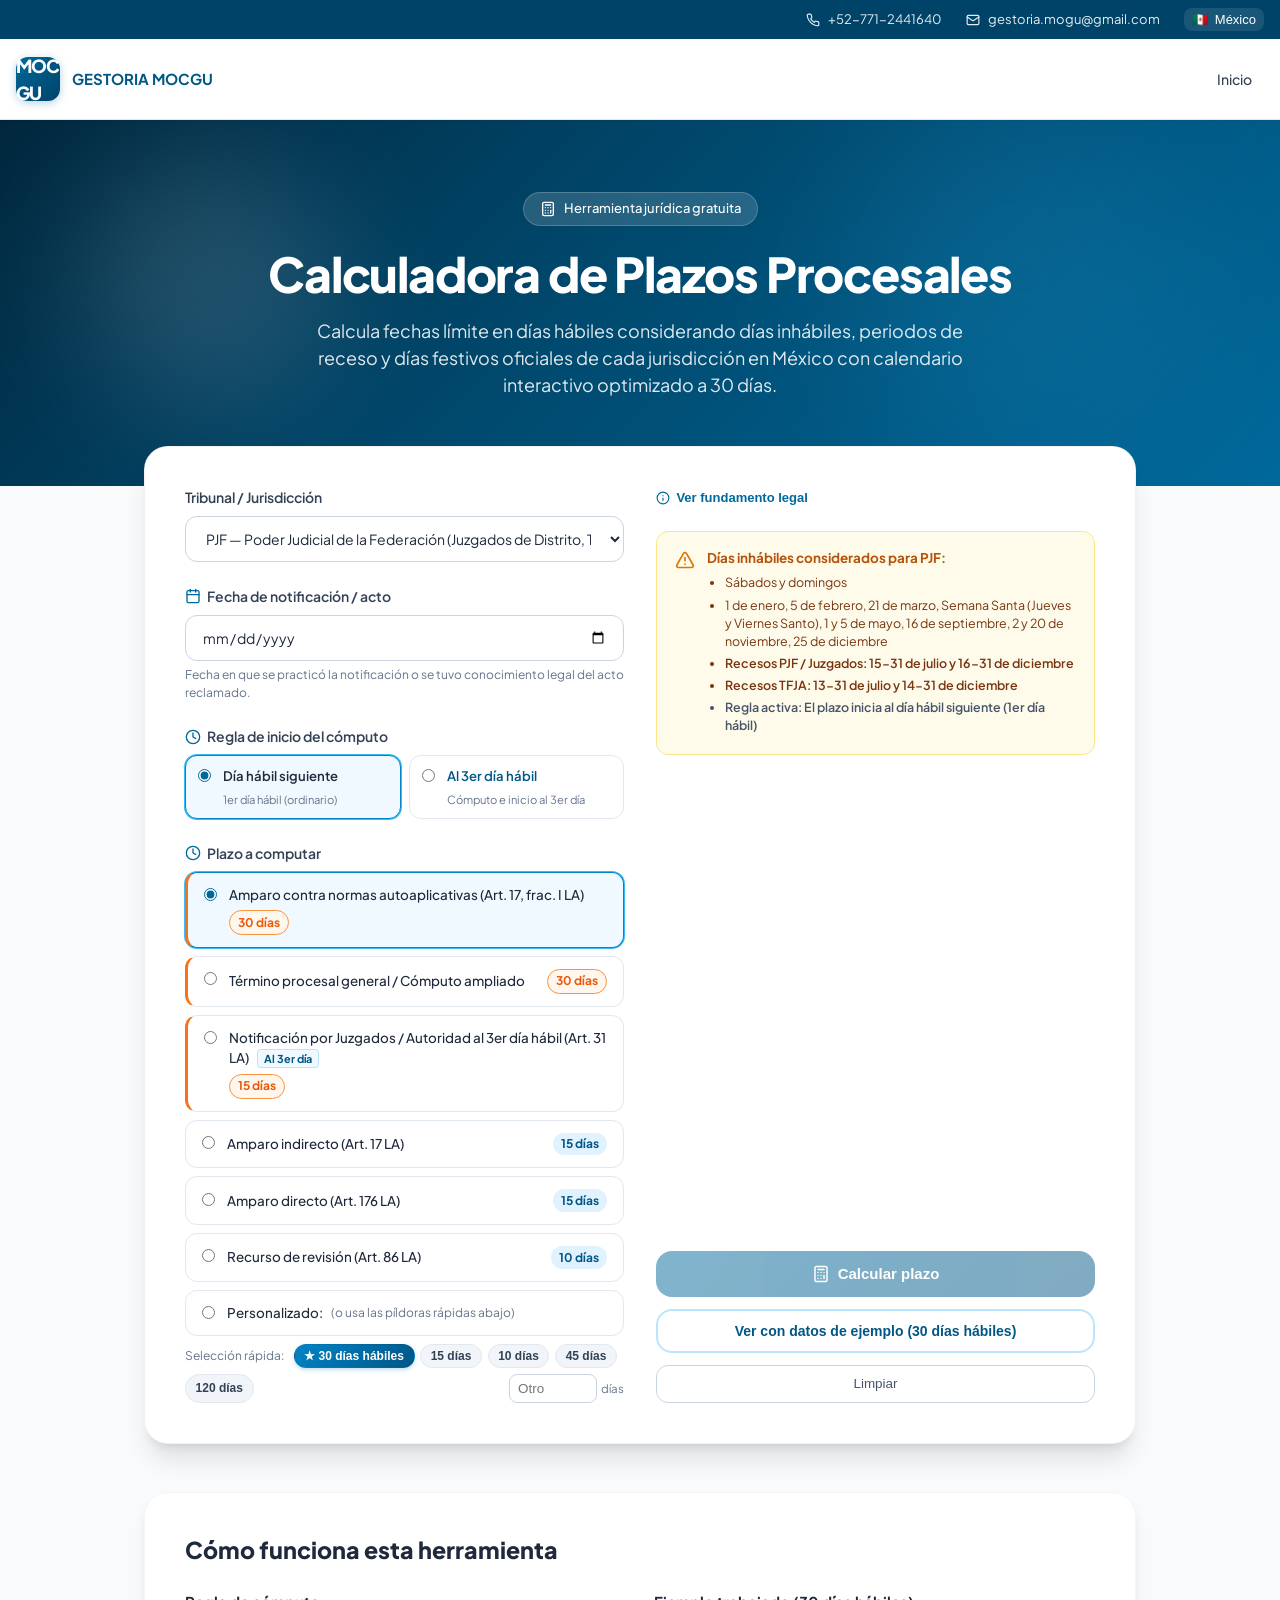
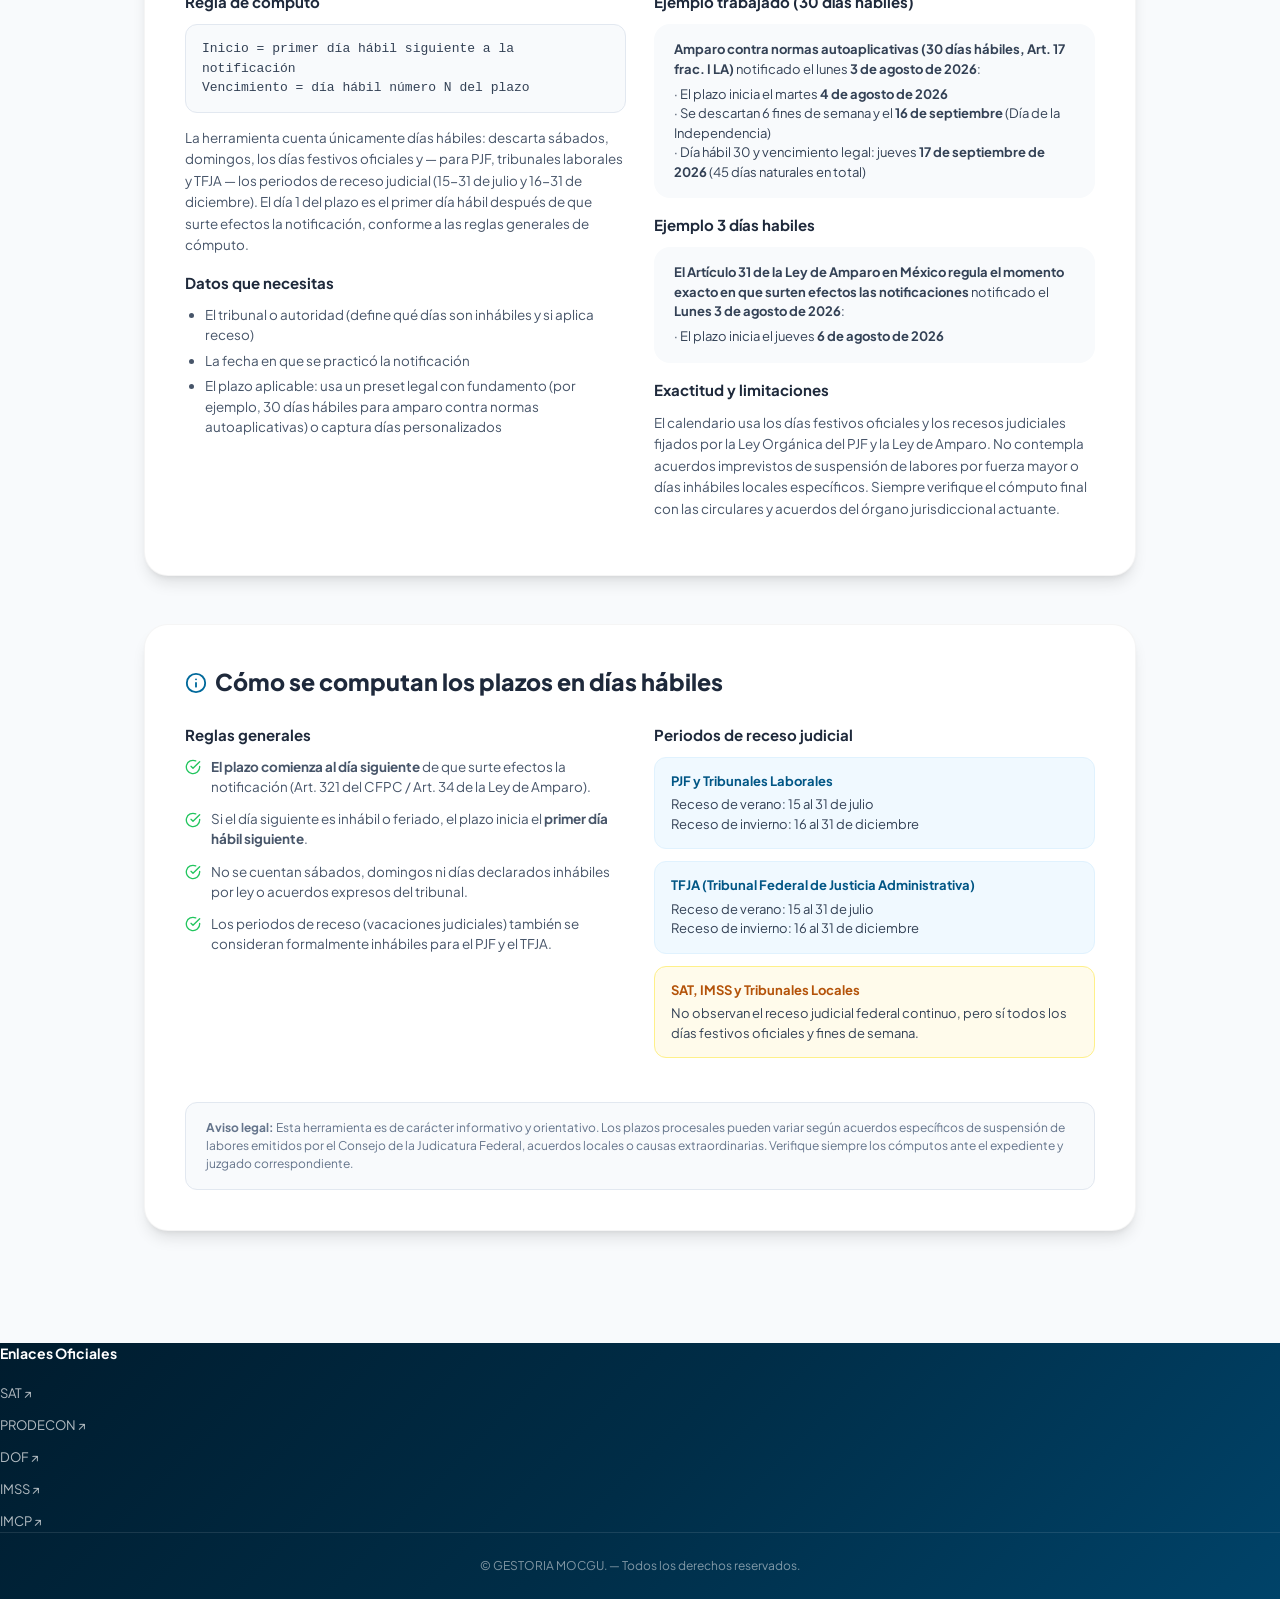
==== index.html @ dee24698 "Add files via upload" ====
<!DOCTYPE html>
<html lang="es">

<!--<script languaje="javascript">

  var getin = prompt("Pon la contraseña.")

  if (getin!="12345")

  {location.href='https://es.wikipedia.org/wiki/Felis_silvestris_catus'}

  else

  {alert('Contraseña correcta, acepta para ver la entrada')}

</script>-->



<head>
   <meta charset="UTF-8">
  <meta name="viewport" content="width=device-width, initial-scale=1.0">
  <title>Calculadora de Plazos Procesales — Cuenta Días Hábiles | MOCGU Asesores</title>
  <meta name="description" content="Calculadora gratuita de plazos procesales en México. Calcula fechas límite en días hábiles con calendario visual interactivo de 30 días, considerando días inhábiles del PJF, TFJA, IMSS y tribunales laborales.">
  <link rel="preconnect" href="https://fonts.googleapis.com">
  <link rel="preconnect" href="https://fonts.gstatic.com" crossorigin>
  <link href="https://fonts.googleapis.com/css2?family=Plus+Jakarta+Sans:wght@400;500;600;700;800&display=swap" rel="stylesheet">
  <link rel="stylesheet" href="styles.css">
</head>
<body>

  <!-- Top Bar -->
  <div class="top-bar">
    <div class="top-bar-container">
       <a href="tel:+52-56-1048-0751" class="top-bar-link">
        <svg xmlns="http://www.w3.org/2000/svg" width="14" height="14" viewBox="0 0 24 24" fill="none" stroke="currentColor" stroke-width="2" stroke-linecap="round" stroke-linejoin="round"><path d="M22 16.92v3a2 2 0 0 1-2.18 2 19.79 19.79 0 0 1-8.63-3.07 19.5 19.5 0 0 1-6-6 19.79 19.79 0 0 1-3.07-8.67A2 2 0 0 1 4.11 2h3a2 2 0 0 1 2 1.72 12.84 12.84 0 0 0 .7 2.81 2 2 0 0 1-.45 2.11L8.09 9.91a16 16 0 0 0 6 6l1.27-1.27a2 2 0 0 1 2.11-.45 12.84 12.84 0 0 0 2.81.7A2 2 0 0 1 22 16.92z"></path></svg>
        +52-771-2441640
      </a>
      <a href="mailto:gestoria.mogu@gmail.com" class="top-bar-link">
        <svg xmlns="http://www.w3.org/2000/svg" width="14" height="14" viewBox="0 0 24 24" fill="none" stroke="currentColor" stroke-width="2" stroke-linecap="round" stroke-linejoin="round"><rect width="20" height="16" x="2" y="4" rx="2"></rect><path d="m22 7-8.97 5.7a1.94 1.94 0 0 1-2.06 0L2 7"></path></svg>
        gestoria.mogu@gmail.com
      </a>
      <button class="top-bar-country" type="button" aria-label="País actual">
        <span>🇲🇽</span>
        <span>México</span>
      </button>
    </div>
  </div>

  <!-- Main Navigation Header -->
  <header class="site-header">
    <div class="nav-container">
      <a href="#" class="brand-link">
        <div class="brand-icon-box">MOCGU</div>
        <span class="brand-text">GESTORIA MOCGU</span>
      </a>

      <nav class="main-nav">
        <a href="#" class="nav-item">Inicio</a>
		
         <!--<a href="#" class="nav-item">
          Despacho
          <svg xmlns="http://www.w3.org/2000/svg" width="14" height="14" viewBox="0 0 24 24" fill="none" stroke="currentColor" stroke-width="2" stroke-linecap="round" stroke-linejoin="round"><path d="m6 9 6 6 6-6"></path></svg>
        </a>
        <a href="#" class="nav-item active">
          Plataforma
          <svg xmlns="http://www.w3.org/2000/svg" width="14" height="14" viewBox="0 0 24 24" fill="none" stroke="currentColor" stroke-width="2" stroke-linecap="round" stroke-linejoin="round"><path d="m6 9 6 6 6-6"></path></svg>
        </a> -->
        
 <!--<div class="nav-search">
          <svg xmlns="http://www.w3.org/2000/svg" width="14" height="14" viewBox="0 0 24 24" fill="none" stroke="currentColor" stroke-width="2" stroke-linecap="round" stroke-linejoin="round" style="color:var(--secondary-400); margin-right: 0.35rem;"><circle cx="11" cy="11" r="8"></circle><path d="m21 21-4.3-4.3"></path></svg>
          <input type="text" placeholder="Buscar leyes, términos...">
        </div>

                  <svg xmlns="http://www.w3.org/2000/svg" width="14" height="14" viewBox="0 0 24 24" fill="none" stroke="currentColor" stroke-width="2" stroke-linecap="round" stroke-linejoin="round"><path d="M19 21v-2a4 4 0 0 0-4-4H9a4 4 0 0 0-4 4v2"></path><circle cx="12" cy="7" r="4"></circle></svg>
          Acceder
        </button>
      </nav>-->
    </div>
  </header>


  <!-- Hero Section -->
  <section class="gradient-bg">
    <div class="gradient-bg-decor">
      <div class="circle-decor-1"></div>
      <div class="circle-decor-2"></div>
    </div>
    <div class="hero-content">
      <div class="hero-badge">
        <svg xmlns="http://www.w3.org/2000/svg" width="16" height="16" viewBox="0 0 24 24" fill="none" stroke="currentColor" stroke-width="2" stroke-linecap="round" stroke-linejoin="round"><rect width="16" height="20" x="4" y="2" rx="2"></rect><line x1="8" x2="16" y1="6" y2="6"></line><line x1="16" x2="16" y1="14" y2="18"></line><path d="M16 10h.01"></path><path d="M12 10h.01"></path><path d="M8 10h.01"></path><path d="M12 14h.01"></path><path d="M8 14h.01"></path><path d="M12 18h.01"></path><path d="M8 18h.01"></path></svg>
        Herramienta jurídica gratuita
      </div>
      <h1 class="hero-title">Calculadora de Plazos Procesales</h1>
      <p class="hero-desc">Calcula fechas límite en días hábiles considerando días inhábiles, periodos de receso y días festivos oficiales de cada jurisdicción en México con calendario interactivo optimizado a 30 días.</p>
    </div>
  </section>

  <!-- Main Calculator Form Card -->
  <main class="main-wrapper">
    <div class="calc-section">
      <div class="calc-card">
        <div class="calc-grid">
          
          <!-- Columna Izquierda: Formulario -->
          <div>
            <!-- Tribunal -->
            <div class="form-group">
              <label class="form-label" for="tribunalSelect">Tribunal / Jurisdicción</label>
              <select id="tribunalSelect" class="form-select">
                <option value="PJF" selected>PJF — Poder Judicial de la Federación (Juzgados de Distrito, Tribunales Colegiados)</option>
                <option value="TFJA">TFJA — Tribunal Federal de Justicia Administrativa</option>
                <option value="LABORALES">Laborales — Tribunales Laborales del PJF</option>
                
                <!--<option value="JUZGADOS">Notificaciones — Por Juzgados / Autoridad al 3er día hábil</option>
                 <option value="LOCALES">Locales — Tribunales del fuero común</option>
                <option value="SAT">SAT — Servicio de Administración Tributaria</option>
                <option value="IMSS">IMSS — Instituto Mexicano del Seguro Social</option>-->
              </select>
            </div>

            <!-- Fecha de Notificación -->
            <div class="form-group">
              <label class="form-label" for="notificationDate">
                <svg xmlns="http://www.w3.org/2000/svg" width="16" height="16" viewBox="0 0 24 24" fill="none" stroke="currentColor" stroke-width="2" stroke-linecap="round" stroke-linejoin="round" style="color:var(--primary-600);"><rect width="18" height="18" x="3" y="4" rx="2" ry="2"></rect><line x1="16" x2="16" y1="2" y2="6"></line><line x1="8" x2="8" y1="2" y2="6"></line><line x1="3" x2="21" y1="10" y2="10"></line></svg>
                Fecha de notificación / acto
              </label>
              <input type="date" id="notificationDate" class="form-input">
              <p class="form-help">Fecha en que se practicó la notificación o se tuvo conocimiento legal del acto reclamado.</p>
            </div>

            <!-- Regla de Inicio y Cómputo del Plazo -->
            <div class="form-group">
              <label class="form-label">
                <svg xmlns="http://www.w3.org/2000/svg" width="16" height="16" viewBox="0 0 24 24" fill="none" stroke="currentColor" stroke-width="2" stroke-linecap="round" stroke-linejoin="round" style="color:var(--primary-600);"><circle cx="12" cy="12" r="10"></circle><polyline points="12 6 12 12 16 14"></polyline></svg>
                Regla de inicio del cómputo
              </label>
              <div class="start-rule-container" style="display:grid; grid-template-columns: 1fr 1fr; gap:0.5rem;">
                <label id="startRuleLabel1" class="preset-card selected" style="padding:0.6rem 0.75rem; margin:0; cursor:pointer;">
                  <input type="radio" name="startRuleRadio" value="1" checked class="preset-radio">
                  <div class="preset-info">
                    <span class="preset-title" style="font-size:0.82rem; font-weight:600;">Día hábil siguiente</span>
                    <span style="font-size:0.7rem; color:var(--secondary-500); width:100%;">1er día hábil (ordinario)</span>
                  </div>
                </label>
                <label id="startRuleLabel3" class="preset-card" style="padding:0.6rem 0.75rem; margin:0; cursor:pointer;">
                  <input type="radio" name="startRuleRadio" value="3" class="preset-radio">
                  <div class="preset-info">
                    <span class="preset-title" style="font-size:0.82rem; font-weight:600; color:var(--primary-700);">Al 3er día hábil</span>
                    <span style="font-size:0.7rem; color:var(--secondary-500); width:100%;">Cómputo e inicio al 3er día</span>
                  </div>
                </label>
              </div>
            </div>

            <!-- Plazo a computar (Presets dinámicos con 30 días optimizado) -->
            <div class="form-group">
              <label class="form-label">
                <svg xmlns="http://www.w3.org/2000/svg" width="16" height="16" viewBox="0 0 24 24" fill="none" stroke="currentColor" stroke-width="2" stroke-linecap="round" stroke-linejoin="round" style="color:var(--primary-600);"><circle cx="12" cy="12" r="10"></circle><polyline points="12 6 12 12 16 14"></polyline></svg>
                Plazo a computar
              </label>
              
              <div id="presetsContainer" class="presets-container">
                <!-- Se puebla dinámicamente con JavaScript -->
              </div>

              <!-- Píldoras de selección rápida de días -->
              <div class="quick-pills">
                <span style="font-size:0.75rem; color:var(--secondary-500); align-self:center; margin-right:0.25rem;">Selección rápida:</span>
                <button type="button" id="quickPill30" class="quick-pill special-pill" title="Plazo procesal de 30 días hábiles mejorado">★ 30 días hábiles</button>
                <button type="button" id="quickPill15" class="quick-pill">15 días</button>
                <button type="button" id="quickPill10" class="quick-pill">10 días</button>
                <button type="button" id="quickPill45" class="quick-pill">45 días</button>
                <button type="button" id="quickPill120" class="quick-pill">120 días</button>
				
                <div style="display:flex; align-items:center; gap:0.25rem; margin-left:auto;">
                  <input type="number" id="customNumberInput" class="custom-number-input" min="1" max="365" placeholder="Otro">
                  <span style="font-size:0.72rem; color:var(--secondary-500);">días</span>
                </div>
              </div>
            </div>

          </div>

          <!-- Columna Derecha: Avisos y Acciones -->
          <div class="right-col">
            
            <!-- Fundamento legal (acordeón dinámico) -->
            <div id="legalBox" class="legal-box">
              <button type="button" id="btnLegalToggle" class="btn-legal-toggle">
                <svg id="legalToggleIcon" xmlns="http://www.w3.org/2000/svg" width="14" height="14" viewBox="0 0 24 24" fill="none" stroke="currentColor" stroke-width="2" stroke-linecap="round" stroke-linejoin="round"><circle cx="12" cy="12" r="10"></circle><path d="M12 16v-4"></path><path d="M12 8h.01"></path></svg>
                <span><span id="legalToggleWord">Ver</span> fundamento legal</span>
              </button>
              <div id="legalContent" class="legal-content hidden">
                <p id="legalBasisText"></p>
              </div>
            </div>

            <!-- Caja de Días Inhábiles según jurisdicción -->
            <div class="notice-box">
              <svg xmlns="http://www.w3.org/2000/svg" width="20" height="20" viewBox="0 0 24 24" fill="none" stroke="currentColor" stroke-width="2" stroke-linecap="round" stroke-linejoin="round" style="color:var(--amber-600); flex-shrink:0; margin-top:0.15rem;"><path d="m21.73 18-8-14a2 2 0 0 0-3.48 0l-8 14A2 2 0 0 0 4 21h16a2 2 0 0 0 1.73-3Z"></path><path d="M12 9v4"></path><path d="M12 17h.01"></path></svg>
              <div>
                <p class="notice-title">Días inhábiles considerados para <span id="noticeJurisdictionName">PJF</span>:</p>
                <ul class="notice-list">
                  <li>Sábados y domingos</li>
                  <li>1 de enero, 5 de febrero, 21 de marzo, Semana Santa (Jueves y Viernes Santo), 1 y 5 de mayo, 16 de septiembre, 2 y 20 de noviembre, 25 de diciembre</li>
                  <li id="noticeRecessItem" style="font-weight:600;">Recesos PJF: 15-31 de julio y 16-31 de diciembre</li>
                  <li id="noticeRecessItem" style="font-weight:600;">Recesos TFJA: 13-31 de julio y 14-31 de diciembre</li>


                  <li id="noticeRuleItem" style="font-weight:600; color:var(--primary-700);">Regla activa: Inicio al día siguiente hábil ó al tercer día hábil, elección del usuario.</li>
                </ul>
              </div>
            </div>

            <!-- Botones de Acción -->
            <div class="btn-group">
              <button type="button" id="btnCalculate" class="btn-primary" disabled>
                <svg xmlns="http://www.w3.org/2000/svg" width="18" height="18" viewBox="0 0 24 24" fill="none" stroke="currentColor" stroke-width="2" stroke-linecap="round" stroke-linejoin="round"><rect width="16" height="20" x="4" y="2" rx="2"></rect><line x1="8" x2="16" y1="6" y2="6"></line><line x1="16" x2="16" y1="14" y2="18"></line><path d="M16 10h.01"></path><path d="M12 10h.01"></path><path d="M8 10h.01"></path><path d="M12 14h.01"></path><path d="M8 14h.01"></path><path d="M12 18h.01"></path><path d="M8 18h.01"></path></svg>
                Calcular plazo
              </button>

              <button type="button" id="btnSample" class="btn-secondary">
                Ver con datos de ejemplo (30 días hábiles)
              </button>

              <button type="button" id="btnClear" class="btn-outline">
                Limpiar
              </button>
            </div>

          </div>

        </div>
      </div>
    </div>

    <!-- Results Section (Visible on calculate) -->
    <section id="resultsSection" class="results-section hidden">
      
      <!-- 4 Stat Cards -->
      <div class="stats-grid">
	  
        <!-- Inicio del plazo -->
        <div class="stat-card stat-start">
          <span class="stat-header">Inicio del plazo</span>
          <span id="statStartDate" class="stat-value">--</span>
          <span id="statStartSubtitle" class="stat-subtitle">(Primer día hábil después de notificación)</span>
        </div>

        <!-- Fecha límite (Vencimiento) -->
        <div class="stat-card stat-end">
          <span class="stat-header">Fecha límite (vencimiento)</span>
          <span id="statEndDate" class="stat-value">--</span>
          <span id="statEndDayName" class="stat-subtitle">--</span>
        </div>

        <!-- Días Naturales vs Hábiles -->
        <div class="stat-card stat-days">
          <span class="stat-header">Días naturales</span>
          <span id="statCalendarDays" class="stat-value">--</span>
          
        </div>

        <!-- Desde Hoy -->
        <div id="statCardRemaining" class="stat-card stat-status-good">
          <span class="stat-header">Desde hoy</span>
          <span id="statDaysRemaining" class="stat-value">--</span>
          <span id="statBusinessDays" class="stat-subtitle">--</span>
          <div id="statStatusBadge" class="stat-subtitle">--</div>
        </div>
      </div>

      <!-- Barra de Progreso -->
      <div class="progress-card">
        <div class="progress-header">
          <span class="progress-label">Progreso del plazo</span>
          <span id="progressPercentText" class="progress-status text-success">
            <span id="progressStatusIcon"></span>
            0% del plazo transcurrido
          </span>
        </div>
        <div class="progress-track">
          <div id="progressBarFill" class="progress-bar-fill fill-green" style="width: 0%;"></div>
        </div>
        <div class="progress-dates">
          <span id="progressStartDateLabel">Inicio: --</span>
          <span id="progressEndDateLabel">Vence: --</span>
        </div>
      </div>

      <!-- Calendario del Plazo -->
      <div class="calendar-card">
        <h2 class="calendar-title">Calendario del plazo</h2>
        <p id="calendarSubtitle" class="calendar-subtitle">Cómputo en días hábiles</p>

        <!-- Leyenda interactiva -->
        <div class="calendar-legend">
          <span class="legend-item">
            <span class="legend-swatch swatch-notif"></span>
            Notificación
          </span>
          <span class="legend-item">
            <span class="legend-swatch swatch-intermediate"></span>
            Días previos (1° y 2°)
          </span>
          <span class="legend-item">
            <span class="legend-swatch swatch-start"></span>
            Inicio del plazo (#1)
          </span>
          <span class="legend-item">
            <span class="legend-swatch swatch-habil"></span>
            Días computados
          </span>
          <span class="legend-item">
            <span class="legend-swatch swatch-end"></span>
            Vencimiento
          </span>
          <span class="legend-item">
            <span class="legend-swatch swatch-holiday"></span>
            Festivo / Receso
          </span>
          <span class="legend-item">
            <span class="legend-swatch swatch-weekend"></span>
            Fin de semana
          </span>
        </div>

        <!-- Contenedor Multimes del Calendario -->
        <div id="monthsContainer" class="months-grid">
          <!-- Se genera dinámicamente -->
        </div>

        <!-- Desglose de Días Inhábiles Oficiales dentro del Periodo -->
        <div id="holidaysSummaryBox" class="holidays-summary-box hidden">
          <h3 class="holidays-summary-title">
            <svg xmlns="http://www.w3.org/2000/svg" width="16" height="16" viewBox="0 0 24 24" fill="none" stroke="currentColor" stroke-width="2" stroke-linecap="round" stroke-linejoin="round"><path d="m21.73 18-8-14a2 2 0 0 0-3.48 0l-8 14A2 2 0 0 0 4 21h16a2 2 0 0 0 1.73-3Z"></path><path d="M12 9v4"></path><path d="M12 17h.01"></path></svg>
            Días inhábiles oficiales dentro del periodo (<span id="holidaysCountSpan">0</span>)
          </h3>
          <ul id="holidaysListUl" class="holidays-summary-list">
            <!-- Items de feriados -->
          </ul>
        </div>

      </div>

    </section>

    <!-- Explicación: Cómo funciona esta herramienta -->
    <section class="info-section">
      <div class="info-card">
        <h2 class="info-title">Cómo funciona esta herramienta</h2>
        <div class="info-grid">
          
          <div>
            <h3 class="info-subtitle">Regla de cómputo</h3>
            <div class="formula-box">
              Inicio = primer día hábil siguiente a la notificación<br>
              Vencimiento = día hábil número N del plazo
            </div>
            <p class="info-text">
              La herramienta cuenta únicamente días hábiles: descarta sábados, domingos, los días festivos oficiales y — para PJF, tribunales laborales y TFJA — los periodos de receso judicial (15-31 de julio y 16-31 de diciembre). El día 1 del plazo es el primer día hábil después de que surte efectos la notificación, conforme a las reglas generales de cómputo.
            </p>
            <h3 class="info-subtitle">Datos que necesitas</h3>
            <ul class="info-list">
              <li>El tribunal o autoridad (define qué días son inhábiles y si aplica receso)</li>
              <li>La fecha en que se practicó la notificación</li>
              <li>El plazo aplicable: usa un preset legal con fundamento (por ejemplo, 30 días hábiles para amparo contra normas autoaplicativas) o captura días personalizados</li>
            </ul>
          </div>

          <div>
            <h3 class="info-subtitle">Ejemplo trabajado (30 días hábiles)</h3>
            <div class="example-box">
              <p style="margin-bottom:0.35rem;"><strong>Amparo contra normas autoaplicativas (30 días hábiles, Art. 17 frac. I LA)</strong> notificado el lunes <strong>3 de agosto de 2026</strong>:</p>
              <p>· El plazo inicia el martes <strong>4 de agosto de 2026</strong></p>
              <p>· Se descartan 6 fines de semana y el <strong>16 de septiembre</strong> (Día de la Independencia)</p>
              <p>· Día hábil 30 y vencimiento legal: jueves <strong>17 de septiembre de 2026</strong> (45 días naturales en total)</p>
            </div>

            
            <h3 class="info-subtitle">Ejemplo 3 días habiles</h3>
            <div class="example-box">
              <p style="margin-bottom:0.35rem;"><strong> El Artículo 31 de la Ley de Amparo en México regula el momento exacto en que surten efectos las notificaciones</strong> notificado el  <strong> Lunes 3 de agosto de 2026</strong>:</p>
              <p>· El plazo inicia el jueves <strong>6 de agosto de 2026</strong></p>
              
            </div>

            <h3 class="info-subtitle">Exactitud y limitaciones</h3>
            <p class="info-text">
              El calendario usa los días festivos oficiales y los recesos judiciales fijados por la Ley Orgánica del PJF y la Ley de Amparo. No contempla acuerdos imprevistos de suspensión de labores por fuerza mayor o días inhábiles locales específicos. Siempre verifique el cómputo final con las circulares y acuerdos del órgano jurisdiccional actuante.
            </p>
          </div>

        </div>
      </div>
    </section>

    <!-- Explicación: Cómo se computan los plazos en días hábiles -->
    <section class="info-section">
      <div class="info-card">
        <h2 class="info-title">
          <svg xmlns="http://www.w3.org/2000/svg" width="22" height="22" viewBox="0 0 24 24" fill="none" stroke="currentColor" stroke-width="2" stroke-linecap="round" stroke-linejoin="round" style="color:var(--primary-600);"><circle cx="12" cy="12" r="10"></circle><path d="M12 16v-4"></path><path d="M12 8h.01"></path></svg>
          Cómo se computan los plazos en días hábiles
        </h2>
        <div class="info-grid">
          
          <div>
            <h3 class="info-subtitle">Reglas generales</h3>
            <ul class="rules-list">
              <li class="rule-item">
                <svg class="rule-icon" xmlns="http://www.w3.org/2000/svg" width="16" height="16" viewBox="0 0 24 24" fill="none" stroke="currentColor" stroke-width="2" stroke-linecap="round" stroke-linejoin="round"><path d="M22 11.08V12a10 10 0 1 1-5.93-9.14"></path><path d="m9 11 3 3L22 4"></path></svg>
                <span><strong>El plazo comienza al día siguiente</strong> de que surte efectos la notificación (Art. 321 del CFPC / Art. 34 de la Ley de Amparo).</span>
              </li>
              <li class="rule-item">
                <svg class="rule-icon" xmlns="http://www.w3.org/2000/svg" width="16" height="16" viewBox="0 0 24 24" fill="none" stroke="currentColor" stroke-width="2" stroke-linecap="round" stroke-linejoin="round"><path d="M22 11.08V12a10 10 0 1 1-5.93-9.14"></path><path d="m9 11 3 3L22 4"></path></svg>
                <span>Si el día siguiente es inhábil o feriado, el plazo inicia el <strong>primer día hábil siguiente</strong>.</span>
              </li>
              <li class="rule-item">
                <svg class="rule-icon" xmlns="http://www.w3.org/2000/svg" width="16" height="16" viewBox="0 0 24 24" fill="none" stroke="currentColor" stroke-width="2" stroke-linecap="round" stroke-linejoin="round"><path d="M22 11.08V12a10 10 0 1 1-5.93-9.14"></path><path d="m9 11 3 3L22 4"></path></svg>
                <span>No se cuentan sábados, domingos ni días declarados inhábiles por ley o acuerdos expresos del tribunal.</span>
              </li>
              <li class="rule-item">
                <svg class="rule-icon" xmlns="http://www.w3.org/2000/svg" width="16" height="16" viewBox="0 0 24 24" fill="none" stroke="currentColor" stroke-width="2" stroke-linecap="round" stroke-linejoin="round"><path d="M22 11.08V12a10 10 0 1 1-5.93-9.14"></path><path d="m9 11 3 3L22 4"></path></svg>
                <span>Los periodos de receso (vacaciones judiciales) también se consideran formalmente inhábiles para el PJF y el TFJA.</span>
              </li>
            </ul>
          </div>

          <div>
            <h3 class="info-subtitle">Periodos de receso judicial</h3>
            <div class="recess-card">
              <p class="recess-card-title">PJF y Tribunales Laborales</p>
              <p>Receso de verano: 15 al 31 de julio</p>
              <p>Receso de invierno: 16 al 31 de diciembre</p>
            </div>

            <div class="recess-card">
              <p class="recess-card-title">TFJA (Tribunal Federal de Justicia Administrativa)</p>
              <p>Receso de verano: 15 al 31 de julio</p>
              <p>Receso de invierno: 16 al 31 de diciembre</p>
            </div>

            <div class="recess-card recess-card-amber">
              <p class="recess-card-title">SAT, IMSS y Tribunales Locales</p>
              <p>No observan el receso judicial federal continuo, pero sí todos los días festivos oficiales y fines de semana.</p>
            </div>
          </div>

        </div>

        <div class="disclaimer-box">
          <strong>Aviso legal:</strong> Esta herramienta es de carácter informativo y orientativo. Los plazos procesales pueden variar según acuerdos específicos de suspensión de labores emitidos por el Consejo de la Judicatura Federal, acuerdos locales o causas extraordinarias. Verifique siempre los cómputos ante el expediente y juzgado correspondiente.
        </div>
      </div>
    </section>

  </main>

  <!-- Footer -->
  <footer class="site-footer">
    <!-- Newsletter -->
    <!--<div class="newsletter-row">
      <div class="newsletter-container">
        <div>
          <h3 class="newsletter-title">Boletín Fiscal y Jurídico</h3>
          <p class="newsletter-desc">Recibe análisis de noticias fiscales, jurídicas y contables relevantes para tu empresa directamente en tu correo.</p>
        </div>
        <form class="newsletter-form" onsubmit="event.preventDefault(); alert('¡Gracias por suscribirte al boletín de SDV!');">
          <input type="email" placeholder="tu@correo.com" required class="newsletter-input">
          <button type="submit" class="newsletter-btn">
            <svg xmlns="http://www.w3.org/2000/svg" width="16" height="16" viewBox="0 0 24 24" fill="none" stroke="currentColor" stroke-width="2" stroke-linecap="round" stroke-linejoin="round"><path d="m22 2-7 20-4-9-9-4Z"></path><path d="M22 2 11 13"></path></svg>
            Suscribirme
          </button>
        </form>
      </div>
    </div> -->

    <!-- Navigation Columns -->
    

      

      <!--<div>
        <h4 class="footer-col-title">Herramientas</h4>
        <ul class="footer-links">
          <li><a href="#" class="footer-link">Calculadoras Fiscales (35)</a></li>
          <li><a href="#" class="footer-link">Calculadora de Plazos</a></li>
          <li><a href="#" class="footer-link">Calendario Fiscal</a></li>
          <li><a href="#" class="footer-link">Indicadores Económicos</a></li>
          <li><a href="#" class="footer-link">Checklists de Cumplimiento</a></li>
        </ul>
      </div>

      <div>
        <h4 class="footer-col-title">Jurídico</h4>
        <ul class="footer-links">
          <li><a href="#" class="footer-link">Sofía Investigadora (IA)</a></li>
          <li><a href="#" class="footer-link">Compendio de Leyes</a></li>
          <li><a href="#" class="footer-link">Consulta de Tesis</a></li>
          <li><a href="#" class="footer-link">Doctrina y DOF</a></li>
          <li><a href="#" class="footer-link">Tratados Internacionales</a></li>
        </ul>
      </div>-->

      <div>
        <h4 class="footer-col-title">Enlaces Oficiales</h4>
        <ul class="footer-links">
          <li><a href="https://www.sat.gob.mx" target="_blank" rel="noopener" class="footer-link">SAT ↗</a></li>
          <li><a href="https://www.prodecon.gob.mx" target="_blank" rel="noopener" class="footer-link">PRODECON ↗</a></li>
          <li><a href="https://www.dof.gob.mx" target="_blank" rel="noopener" class="footer-link">DOF ↗</a></li>
          <li><a href="https://www.imss.gob.mx" target="_blank" rel="noopener" class="footer-link">IMSS ↗</a></li>
          <li><a href="https://imcp.org.mx" target="_blank" rel="noopener" class="footer-link">IMCP ↗</a></li>
        </ul>
      </div>
    </div>

    <!-- Bottom Bar -->
    <div class="footer-bottom-bar">
      © GESTORIA MOCGU. — Todos los derechos reservados.
    </div>
  </footer>

  <script src="app.js"></script>
</body>
</html>
---- styles.css ----
/* ==========================================================================
   Calculadora de Plazos Procesales - SDV Asesores Replica & Enhancement
   ========================================================================== */

:root {
  --primary-950: #001c2e;
  --primary-900: #002d47;
  --primary-800: #004369;
  --primary-700: #005685;
  --primary-600: #00699b;
  --primary-500: #0284c7;
  --primary-400: #38bdf8;
  --primary-200: #bae6fd;
  --primary-100: #e0f2fe;
  --primary-50: #f0f9ff;

  --accent-600: #ea580c;
  --accent-500: #f97316;
  --accent-400: #fb923c;
  --accent-50: #fff7ed;

  --secondary-900: #0f172a;
  --secondary-800: #1e293b;
  --secondary-700: #334155;
  --secondary-600: #475569;
  --secondary-500: #64748b;
  --secondary-400: #94a3b8;
  --secondary-300: #cbd5e1;
  --secondary-200: #e2e8f0;
  --secondary-100: #f1f5f9;
  --secondary-50: #f8fafc;

  --success-700: #15803d;
  --success-600: #16a34a;
  --success-500: #22c55e;
  --success-100: #dcfce7;
  --success-50: #f0fdf4;

  --danger-700: #b91c1c;
  --danger-600: #dc2626;
  --danger-500: #ef4444;
  --danger-100: #fee2e2;
  --danger-50: #fef2f2;

  --amber-700: #b45309;
  --amber-600: #d97706;
  --amber-500: #f59e0b;
  --amber-100: #fef3c7;
  --amber-50: #fffbeb;

  --radius-sm: 0.375rem;
  --radius-md: 0.5rem;
  --radius-lg: 0.75rem;
  --radius-xl: 1rem;
  --radius-2xl: 1.5rem;

  --shadow-sm: 0 1px 2px 0 rgba(0, 0, 0, 0.05);
  --shadow-md: 0 4px 6px -1px rgba(0, 0, 0, 0.1), 0 2px 4px -2px rgba(0, 0, 0, 0.1);
  --shadow-lg: 0 10px 15px -3px rgba(0, 0, 0, 0.1), 0 4px 6px -4px rgba(0, 0, 0, 0.1);
  --shadow-xl: 0 20px 25px -5px rgba(0, 0, 0, 0.1), 0 8px 10px -6px rgba(0, 0, 0, 0.1);

  --font-sans: 'Plus Jakarta Sans', system-ui, -apple-system, BlinkMacSystemFont, 'Segoe UI', Roboto, Oxygen, Ubuntu, Cantarell, sans-serif;
  --font-mono: ui-monospace, SFMono-Regular, Menlo, Monaco, Consolas, monospace;
}

*, *::before, *::after {
  box-sizing: border-box;
  margin: 0;
  padding: 0;
}

html {
  scroll-behavior: smooth;
  font-family: var(--font-sans);
  color: var(--secondary-800);
  background-color: #ffffff;
}

body {
  min-height: 100vh;
  line-height: 1.5;
  -webkit-font-smoothing: antialiased;
}

/* ================= Top Bar ================= */
.top-bar {
  background-color: var(--primary-800);
  color: #ffffff;
  padding: 0.5rem 0;
  font-size: 0.8125rem;
}

.top-bar-container {
  max-width: 80rem;
  margin: 0 auto;
  padding: 0 1rem;
  display: flex;
  justify-content: flex-end;
  align-items: center;
  gap: 1.5rem;
}

.top-bar-link {
  color: rgba(255, 255, 255, 0.9);
  text-decoration: none;
  display: inline-flex;
  align-items: center;
  gap: 0.5rem;
  transition: color 0.15s ease;
}

.top-bar-link:hover {
  color: var(--accent-400);
}

.top-bar-country {
  display: inline-flex;
  align-items: center;
  gap: 0.4rem;
  padding: 0.25rem 0.5rem;
  border-radius: var(--radius-md);
  background: rgba(255, 255, 255, 0.1);
  color: #ffffff;
  cursor: pointer;
  border: none;
  font-size: 0.8125rem;
}

/* ================= Header & Nav ================= */
.site-header {
  position: sticky;
  top: 0;
  z-index: 50;
  background-color: #ffffff;
  border-bottom: 1px solid var(--secondary-200);
  box-shadow: 0 1px 3px rgba(0, 0, 0, 0.05);
}

.nav-container {
  max-width: 80rem;
  margin: 0 auto;
  padding: 0 1rem;
  display: flex;
  justify-content: space-between;
  align-items: center;
  height: 5rem;
}

.brand-link {
  display: flex;
  align-items: center;
  gap: 0.75rem;
  text-decoration: none;
}

.brand-icon-box {
  width: 2.75rem;
  height: 2.75rem;
  background: linear-gradient(135deg, var(--primary-600), var(--primary-800));
  border-radius: var(--radius-lg);
  display: flex;
  align-items: center;
  justify-content: center;
  color: #ffffff;
  font-weight: 800;
  font-size: 1.125rem;
  letter-spacing: -0.05em;
  box-shadow: 0 2px 8px rgba(0, 105, 155, 0.3);
  /*nuevo*/
  word-wrap: break-word;
  word-break: break-word;
  overflow-wrap: break-word;
}

.brand-text {
  font-weight: 700;
  font-size: 0.9375rem;
  line-height: 1.2;
  color: var(--primary-700);
}

.main-nav {
  display: flex;
  align-items: center;
  gap: 0.25rem;
}

.nav-item {
  position: relative;
  padding: 0.5rem 0.75rem;
  font-size: 0.875rem;
  font-weight: 500;
  color: var(--secondary-700);
  text-decoration: none;
  display: inline-flex;
  align-items: center;
  gap: 0.25rem;
  transition: color 0.15s ease;
  border-radius: var(--radius-md);
}

.nav-item:hover, .nav-item.active {
  color: var(--primary-600);
}

.nav-item.active::after {
  content: '';
  position: absolute;
  bottom: -0.25rem;
  left: 0.75rem;
  right: 0.75rem;
  height: 2px;
  background-color: var(--primary-600);
  border-radius: 2px;
}

.nav-search {
  position: relative;
  display: flex;
  align-items: center;
  background: var(--secondary-100);
  border: 1px solid var(--secondary-200);
  border-radius: var(--radius-lg);
  padding: 0.35rem 0.75rem;
  margin-left: 0.5rem;
}

.nav-search input {
  border: none;
  background: transparent;
  outline: none;
  font-size: 0.8125rem;
  width: 10rem;
  color: var(--secondary-800);
}

.btn-consulta {
  background-color: var(--accent-500);
  color: #ffffff;
  font-size: 0.8125rem;
  font-weight: 600;
  padding: 0.5rem 1rem;
  border-radius: var(--radius-lg);
  text-decoration: none;
  transition: background-color 0.15s ease, transform 0.15s ease;
  white-space: nowrap;
}

.btn-consulta:hover {
  background-color: var(--accent-600);
  transform: translateY(-1px);
}

.btn-acceder {
  display: inline-flex;
  align-items: center;
  gap: 0.35rem;
  font-size: 0.8125rem;
  font-weight: 600;
  color: var(--primary-600);
  background: #ffffff;
  border: 1px solid var(--primary-200);
  padding: 0.45rem 0.875rem;
  border-radius: var(--radius-lg);
  cursor: pointer;
  transition: all 0.15s ease;
}

.btn-acceder:hover {
  background: var(--primary-50);
  border-color: var(--primary-400);
}

/* ================= Hero / Banner ================= */
.gradient-bg {
  background: linear-gradient(135deg, #00273d 0%, #004568 40%, #00699b 100%);
  position: relative;
  overflow: hidden;
  color: #ffffff;
  padding: 4.5rem 1rem 5.5rem;
  text-align: center;
}

.gradient-bg-decor {
  position: absolute;
  inset: 0;
  opacity: 0.12;
  pointer-events: none;
}

.circle-decor-1 {
  position: absolute;
  top: 2rem;
  left: 5rem;
  width: 16rem;
  height: 16rem;
  background: #ffffff;
  border-radius: 9999px;
  filter: blur(60px);
}

.circle-decor-2 {
  position: absolute;
  bottom: 2rem;
  right: 5rem;
  width: 22rem;
  height: 22rem;
  background: var(--primary-400);
  border-radius: 9999px;
  filter: blur(80px);
}

.hero-content {
  position: relative;
  max-width: 58rem;
  margin: 0 auto;
}

.hero-badge {
  display: inline-flex;
  align-items: center;
  gap: 0.5rem;
  background: rgba(255, 255, 255, 0.15);
  backdrop-filter: blur(8px);
  border: 1px solid rgba(255, 255, 255, 0.2);
  padding: 0.375rem 1rem;
  border-radius: 9999px;
  font-size: 0.8125rem;
  font-weight: 500;
  color: #ffffff;
  margin-bottom: 1.25rem;
}

.hero-title {
  font-size: 2.35rem;
  font-weight: 800;
  letter-spacing: -0.025em;
  margin-bottom: 1rem;
  line-height: 1.15;
}

@media (min-width: 768px) {
  .hero-title {
    font-size: 3rem;
  }
}

.hero-desc {
  font-size: 1.125rem;
  color: rgba(255, 255, 255, 0.88);
  max-width: 44rem;
  margin: 0 auto;
  font-weight: 400;
  line-height: 1.5;
}

/* ================= Calculator Card ================= */
.main-wrapper {
  background-color: var(--secondary-50);
  min-height: calc(100vh - 10rem);
  padding-bottom: 4rem;
}

.calc-section {
  max-width: 64rem;
  margin: -2.5rem auto 3rem;
  padding: 0 1rem;
  position: relative;
  z-index: 10;
}

.calc-card {
  background-color: #ffffff;
  border-radius: var(--radius-2xl);
  box-shadow: var(--shadow-xl);
  border: 1px solid rgba(0, 0, 0, 0.05);
  padding: 2rem;
}

@media (min-width: 768px) {
  .calc-card {
    padding: 2.5rem;
  }
}

.calc-grid {
  display: grid;
  grid-template-columns: 1fr;
  gap: 2rem;
}

@media (min-width: 768px) {
  .calc-grid {
    grid-template-columns: 1fr 1fr;
  }
}

.form-group {
  margin-bottom: 1.5rem;
}

.form-group:last-child {
  margin-bottom: 0;
}

.form-label {
  display: flex;
  align-items: center;
  gap: 0.35rem;
  font-size: 0.875rem;
  font-weight: 600;
  color: var(--secondary-700);
  margin-bottom: 0.5rem;
}

.form-select, .form-input {
  width: 100%;
  border: 1px solid var(--secondary-300);
  border-radius: var(--radius-lg);
  padding: 0.75rem 1rem;
  font-size: 0.875rem;
  color: var(--secondary-800);
  background-color: #ffffff;
  outline: none;
  transition: all 0.15s ease;
  font-family: inherit;
}

.form-select:focus, .form-input:focus {
  border-color: var(--primary-500);
  box-shadow: 0 0 0 3px rgba(2, 132, 199, 0.15);
}

.form-help {
  font-size: 0.75rem;
  color: var(--secondary-500);
  margin-top: 0.35rem;
}

/* Plazos options */
.presets-container {
  display: flex;
  flex-direction: column;
  gap: 0.5rem;
}

.preset-card {
  display: flex;
  align-items: flex-start;
  gap: 0.75rem;
  padding: 0.75rem 1rem;
  border-radius: var(--radius-lg);
  border: 1px solid var(--secondary-200);
  cursor: pointer;
  transition: all 0.15s ease;
  background-color: #ffffff;
}

.preset-card:hover {
  border-color: var(--secondary-300);
  background-color: var(--secondary-50);
}

.preset-card.selected {
  border-color: var(--primary-500);
  background-color: var(--primary-50);
  box-shadow: 0 0 0 1px var(--primary-400);
}

.preset-card.featured {
  border-left: 3px solid var(--accent-500);
}

.preset-radio {
  margin-top: 0.2rem;
  accent-color: var(--primary-600);
  cursor: pointer;
}

.preset-info {
  flex: 1;
  display: flex;
  justify-content: space-between;
  align-items: center;
  flex-wrap: wrap;
  gap: 0.35rem;
}

.preset-title {
  font-size: 0.84rem;
  font-weight: 500;
  color: var(--secondary-800);
}

.preset-badge {
  font-size: 0.75rem;
  font-weight: 700;
  color: var(--primary-700);
  background-color: var(--primary-100);
  padding: 0.15rem 0.5rem;
  border-radius: 9999px;
  white-space: nowrap;
}

.preset-badge.badge-highlight {
  background-color: var(--accent-50);
  color: var(--accent-600);
  border: 1px solid var(--accent-400);
}

.custom-input-row {
  display: flex;
  align-items: center;
  gap: 0.5rem;
  flex-wrap: wrap;
  width: 100%;
}

.custom-number-input {
  width: 5.5rem;
  padding: 0.375rem 0.5rem;
  border: 1px solid var(--secondary-300);
  border-radius: var(--radius-md);
  font-size: 0.84rem;
  outline: none;
}

.custom-number-input:focus {
  border-color: var(--primary-500);
  box-shadow: 0 0 0 2px rgba(2, 132, 199, 0.2);
}

/* Quick pills for days */
.quick-pills {
  display: flex;
  gap: 0.35rem;
  margin-top: 0.5rem;
  flex-wrap: wrap;
}

.quick-pill {
  font-size: 0.75rem;
  font-weight: 600;
  padding: 0.25rem 0.6rem;
  border-radius: 9999px;
  background: var(--secondary-100);
  color: var(--secondary-700);
  border: 1px solid var(--secondary-200);
  cursor: pointer;
  transition: all 0.15s ease;
}

.quick-pill:hover {
  background: var(--primary-50);
  color: var(--primary-700);
  border-color: var(--primary-200);
}

.quick-pill.active {
  background: var(--primary-600);
  color: #ffffff;
  border-color: var(--primary-600);
}

.quick-pill.special-pill {
  background: linear-gradient(135deg, #0284c7, #005685);
  color: #ffffff;
  border-color: transparent;
  box-shadow: 0 2px 4px rgba(2, 132, 199, 0.25);
}

/* Right column items */
.right-col {
  display: flex;
  flex-direction: column;
}

.legal-box {
  margin-bottom: 1.25rem;
}

.btn-legal-toggle {
  display: inline-flex;
  align-items: center;
  gap: 0.4rem;
  font-size: 0.8125rem;
  font-weight: 600;
  color: var(--primary-600);
  background: none;
  border: none;
  cursor: pointer;
  padding: 0;
}

.btn-legal-toggle:hover {
  color: var(--primary-800);
}

.legal-content {
  margin-top: 0.5rem;
  padding: 0.875rem 1rem;
  background-color: #eff6ff;
  border: 1px solid #bfdbfe;
  border-radius: var(--radius-lg);
  font-size: 0.8125rem;
  color: #1e40af;
  line-height: 1.5;
  animation: fadeIn 0.2s ease-in-out;
}

.notice-box {
  padding: 1rem 1.125rem;
  background-color: var(--amber-50);
  border: 1px solid #fde68a;
  border-radius: var(--radius-lg);
  margin-bottom: 1.5rem;
  display: flex;
  align-items: flex-start;
  gap: 0.75rem;
}

.notice-title {
  font-size: 0.84rem;
  font-weight: 700;
  color: var(--amber-700);
  margin-bottom: 0.35rem;
}

.notice-list {
  font-size: 0.78rem;
  color: #78350f;
  padding-left: 1.125rem;
  line-height: 1.45;
}

.notice-list li {
  margin-bottom: 0.25rem;
}

.btn-group {
  margin-top: auto;
  display: flex;
  flex-direction: column;
  gap: 0.75rem;
}

.btn-primary {
  width: 100%;
  display: inline-flex;
  align-items: center;
  justify-content: center;
  gap: 0.5rem;
  padding: 0.875rem 1.5rem;
  background: linear-gradient(135deg, var(--primary-600), var(--primary-700));
  color: #ffffff;
  font-size: 0.9375rem;
  font-weight: 700;
  border: none;
  border-radius: var(--radius-xl);
  cursor: pointer;
  box-shadow: 0 4px 12px rgba(0, 105, 155, 0.25);
  transition: all 0.2s ease;
}

.btn-primary:hover:not(:disabled) {
  background: linear-gradient(135deg, var(--primary-700), var(--primary-800));
  transform: translateY(-1px);
  box-shadow: 0 6px 16px rgba(0, 105, 155, 0.35);
}

.btn-primary:disabled {
  opacity: 0.5;
  cursor: not-allowed;
  transform: none;
  box-shadow: none;
}

.btn-secondary {
  width: 100%;
  display: inline-flex;
  align-items: center;
  justify-content: center;
  gap: 0.5rem;
  padding: 0.75rem 1.25rem;
  background-color: #ffffff;
  color: var(--primary-700);
  font-size: 0.875rem;
  font-weight: 600;
  border: 2px solid var(--primary-200);
  border-radius: var(--radius-xl);
  cursor: pointer;
  transition: all 0.15s ease;
}

.btn-secondary:hover {
  background-color: var(--primary-50);
  border-color: var(--primary-300);
}

.btn-outline {
  width: 100%;
  display: inline-flex;
  align-items: center;
  justify-content: center;
  padding: 0.65rem 1rem;
  background: transparent;
  color: var(--secondary-600);
  font-size: 0.84rem;
  font-weight: 500;
  border: 1px solid var(--secondary-300);
  border-radius: var(--radius-lg);
  cursor: pointer;
  transition: all 0.15s ease;
}

.btn-outline:hover {
  background-color: var(--secondary-100);
  color: var(--secondary-800);
}

/* ================= Results Section ================= */
.results-section {
  max-width: 64rem;
  margin: 0 auto 3.5rem;
  padding: 0 1rem;
  animation: fadeIn 0.3s ease-in-out;
}

.stats-grid {
  display: grid;
  grid-template-columns: 1fr;
  gap: 1rem;
  margin-bottom: 2rem;
}

@media (min-width: 640px) {
  .stats-grid {
    grid-template-columns: repeat(2, 1fr);
  }
}

@media (min-width: 1024px) {
  .stats-grid {
    grid-template-columns: repeat(4, 1fr);
  }
}

.stat-card {
  background: #ffffff;
  border-radius: var(--radius-xl);
  box-shadow: var(--shadow-md);
  padding: 1.25rem;
  border-left: 4px solid var(--primary-500);
  display: flex;
  flex-direction: column;
  transition: transform 0.2s ease;
}

.stat-card:hover {
  transform: translateY(-2px);
}

.stat-card.stat-start {
  border-left-color: var(--primary-500);
}

.stat-card.stat-end {
  border-left-color: var(--danger-600);
}

.stat-card.stat-days {
  border-left-color: var(--amber-500);
}

.stat-card.stat-status-good {
  border-left-color: var(--success-500);
}

.stat-card.stat-status-warn {
  border-left-color: var(--amber-500);
}

.stat-card.stat-status-bad {
  border-left-color: var(--danger-600);
}

.stat-header {
  font-size: 0.72rem;
  font-weight: 700;
  text-transform: uppercase;
  letter-spacing: 0.05em;
  color: var(--secondary-500);
  margin-bottom: 0.35rem;
}

.stat-value {
  font-size: 1.15rem;
  font-weight: 800;
  color: var(--secondary-900);
  margin-bottom: 0.25rem;
  line-height: 1.25;
}

.stat-card.stat-end .stat-value {
  color: var(--danger-700);
}

.stat-subtitle {
  font-size: 0.75rem;
  color: var(--secondary-500);
}

/* Progress Section */
.progress-card {
  background: #ffffff;
  border-radius: var(--radius-xl);
  box-shadow: var(--shadow-md);
  padding: 1.25rem 1.5rem;
  margin-bottom: 2rem;
}

.progress-header {
  display: flex;
  justify-content: space-between;
  align-items: center;
  flex-wrap: wrap;
  gap: 0.5rem;
  margin-bottom: 0.5rem;
}

.progress-label {
  font-size: 0.75rem;
  font-weight: 700;
  text-transform: uppercase;
  letter-spacing: 0.05em;
  color: var(--secondary-500);
}

.progress-status {
  font-size: 0.84rem;
  font-weight: 700;
  display: inline-flex;
  align-items: center;
  gap: 0.35rem;
}

.progress-track {
  height: 0.75rem;
  border-radius: 9999px;
  background-color: var(--secondary-100);
  overflow: hidden;
  position: relative;
}

.progress-bar-fill {
  height: 100%;
  border-radius: 9999px;
  transition: width 0.6s cubic-bezier(0.4, 0, 0.2, 1);
}

.progress-bar-fill.fill-green {
  background: linear-gradient(90deg, #22c55e, #16a34a);
}

.progress-bar-fill.fill-amber {
  background: linear-gradient(90deg, #f59e0b, #d97706);
}

.progress-bar-fill.fill-red {
  background: linear-gradient(90deg, #ef4444, #dc2626);
}

.progress-dates {
  display: flex;
  justify-content: space-between;
  margin-top: 0.4rem;
  font-size: 0.72rem;
  color: var(--secondary-400);
}

/* ================= Calendar Section ================= */
.calendar-card {
  background: #ffffff;
  border-radius: var(--radius-2xl);
  box-shadow: var(--shadow-xl);
  padding: 1.75rem;
  border: 1px solid rgba(0, 0, 0, 0.05);
}

@media (min-width: 768px) {
  .calendar-card {
    padding: 2.25rem;
  }
}

.calendar-title {
  font-size: 1.35rem;
  font-weight: 800;
  color: var(--secondary-900);
  margin-bottom: 0.25rem;
}

.calendar-subtitle {
  font-size: 0.84rem;
  color: var(--secondary-500);
  margin-bottom: 1.5rem;
}

/* Legend */
.calendar-legend {
  display: flex;
  flex-wrap: wrap;
  gap: 1rem;
  margin-bottom: 1.5rem;
  padding-bottom: 1.25rem;
  border-bottom: 1px solid var(--secondary-200);
  font-size: 0.75rem;
  color: var(--secondary-600);
}

.legend-item {
  display: inline-flex;
  align-items: center;
  gap: 0.4rem;
}

.legend-swatch {
  width: 1rem;
  height: 1rem;
  border-radius: var(--radius-sm);
  display: inline-block;
  flex-shrink: 0;
}

.swatch-habil {
  background-color: var(--primary-100);
  border: 1px solid var(--primary-200);
}

.swatch-weekend {
  background-color: var(--secondary-100);
  border: 1px solid var(--secondary-200);
}

.swatch-holiday {
  background-color: var(--danger-100);
  border: 1px solid #fca5a5;
}
/*nuevo*/
.swatch-notif {
  background-color: #fef08a;
  border: 1px solid #ca8a04;
}

.swatch-intermediate {
  background-color: #dcfce7;
  border: 1px solid #86efac;
}/*nuevo*/

.swatch-start {
  background-color: var(--success-500);
}

.swatch-end {
  background-color: var(--danger-600);
}

/* Multi-month grid */
.months-grid {
  display: grid;
  grid-template-columns: 1fr;
  gap: 1.5rem;
}

@media (min-width: 768px) {
  .months-grid {
    grid-template-columns: repeat(2, 1fr);
  }
}

@media (min-width: 1100px) {
  .months-grid {
    grid-template-columns: repeat(3, 1fr);
  }
}

.month-box {
  border: 1px solid var(--secondary-200);
  border-radius: var(--radius-xl);
  padding: 1rem;
  background-color: #ffffff;
  box-shadow: 0 1px 3px rgba(0, 0, 0, 0.03);
}

.month-heading {
  font-size: 0.875rem;
  font-weight: 700;
  text-align: center;
  color: var(--secondary-700);
  margin-bottom: 0.75rem;
  text-transform: capitalize;
}

.weekdays-header {
  display: grid;
  grid-template-columns: repeat(7, 1fr);
  gap: 0.25rem;
  margin-bottom: 0.25rem;
}

.weekday-cell {
  font-size: 0.65rem;
  font-weight: 700;
  text-align: center;
  color: var(--secondary-400);
  text-transform: uppercase;
  padding: 0.2rem 0;
}

.days-grid {
  display: grid;
  grid-template-columns: repeat(7, 1fr);
  gap: 0.25rem;
}

.day-cell {
  aspect-ratio: 1 / 1;
  display: flex;
  flex-direction: column;
  align-items: center;
  justify-content: center;
  border-radius: var(--radius-md);
  font-size: 0.7rem;
  position: relative;
  cursor: default;
  transition: all 0.12s ease;
}

.day-cell.empty {
  background: transparent;
  pointer-events: none;
}

.day-number {
  font-weight: 600;
  line-height: 1;
}

.day-business-idx {
  font-size: 0.55rem;
  font-weight: 700;
  opacity: 0.85;
  margin-top: 1px;
}

/* Day states */
.day-cell.day-outside {
  color: var(--secondary-400);
  background-color: #ffffff;
}

.day-cell.day-outside.is-weekend {
  background-color: var(--secondary-50);
  color: var(--secondary-300);
}

.day-cell.day-habil-in-range {
  background-color: var(--primary-100);
  color: var(--primary-900);
  font-weight: 600;
}

.day-cell.day-habil-in-range:hover {
  background-color: #bae6fd;
}

.day-cell.day-weekend-in-range {
  background-color: var(--secondary-100);
  color: var(--secondary-400);
}

.day-cell.day-holiday-in-range {
  background-color: var(--danger-100);
  color: var(--danger-700);
  font-weight: 600;
}
/*nuevo*/
.day-cell.day-holiday-outside {
  background-color: var(--danger-50);
  color: var(--danger-500);
}

.day-cell.day-notification {
  background-color: #fef9c3 !important;
  color: #854d0e !important;
  border: 1.5px dashed #ca8a04 !important;
  font-weight: 700;
}

.day-cell.day-intermediate {
  background-color: #f0fdf4 !important;
  color: #166534 !important;
  border: 1px dashed #86efac !important;
}

.day-cell.day-start {
  background-color: var(--success-500) !important;
  color: #ffffff !important;
  font-weight: 800;
  box-shadow: 0 2px 6px rgba(34, 197, 94, 0.4);
}

.day-cell.day-end {
  background-color: var(--danger-600) !important;
  color: #ffffff !important;
  font-weight: 800;
  box-shadow: 0 2px 6px rgba(220, 38, 38, 0.4);
  animation: pulseEnd 2s infinite;
}

.day-cell.is-today {
  box-shadow: 0 0 0 2px var(--primary-500) !important;
}

/* Day Tooltip */
.day-cell .tooltip-box {
  position: absolute;
  bottom: calc(100% + 6px);
  left: 50%;
  transform: translateX(-50%);
  background-color: var(--secondary-900);
  color: #ffffff;
  padding: 0.35rem 0.6rem;
  border-radius: var(--radius-sm);
  font-size: 0.65rem;
  font-weight: 500;
  white-space: nowrap;
  opacity: 0;
  pointer-events: none;
  transition: opacity 0.15s ease, transform 0.15s ease;
  z-index: 30;
  box-shadow: 0 4px 10px rgba(0, 0, 0, 0.2);
}

.day-cell:hover .tooltip-box {
  opacity: 1;
  transform: translateX(-50%) translateY(-2px);
}

/* Holidays breakdown list */
.holidays-summary-box {
  margin-top: 1.75rem;
  padding: 1.125rem 1.25rem;
  background-color: var(--danger-50);
  border: 1px solid #fecaca;
  border-radius: var(--radius-xl);
}

.holidays-summary-title {
  font-size: 0.84rem;
  font-weight: 700;
  color: var(--danger-700);
  display: flex;
  align-items: center;
  gap: 0.4rem;
  margin-bottom: 0.5rem;
}

.holidays-summary-list {
  display: grid;
  grid-template-columns: 1fr;
  gap: 0.35rem;
  list-style: none;
}

@media (min-width: 640px) {
  .holidays-summary-list {
    grid-template-columns: repeat(2, 1fr);
  }
}

.holiday-item {
  font-size: 0.78rem;
  color: #991b1b;
  display: flex;
  align-items: center;
  gap: 0.4rem;
}

.holiday-date {
  font-weight: 700;
}

.holiday-day-name {
  color: var(--danger-500);
  font-size: 0.72rem;
}

/* ================= Informational Sections ================= */
.info-section {
  max-width: 64rem;
  margin: 0 auto 3rem;
  padding: 0 1rem;
}

.info-card {
  background: #ffffff;
  border-radius: var(--radius-2xl);
  box-shadow: var(--shadow-lg);
  padding: 2rem;
  border: 1px solid rgba(0, 0, 0, 0.04);
}

@media (min-width: 768px) {
  .info-card {
    padding: 2.5rem;
  }
}

.info-title {
  font-size: 1.45rem;
  font-weight: 800;
  color: var(--secondary-800);
  margin-bottom: 1.5rem;
  display: flex;
  align-items: center;
  gap: 0.5rem;
}

.info-grid {
  display: grid;
  grid-template-columns: 1fr;
  gap: 1.75rem;
}

@media (min-width: 768px) {
  .info-grid {
    grid-template-columns: 1fr 1fr;
  }
}

.info-subtitle {
  font-size: 0.9375rem;
  font-weight: 700;
  color: var(--secondary-800);
  margin-bottom: 0.65rem;
}

.formula-box {
  background-color: var(--secondary-50);
  border: 1px solid var(--secondary-200);
  border-radius: var(--radius-lg);
  padding: 0.875rem 1rem;
  font-family: var(--font-mono);
  font-size: 0.8125rem;
  color: var(--secondary-700);
  margin-bottom: 0.875rem;
  line-height: 1.5;
}

.info-text {
  font-size: 0.84rem;
  color: var(--secondary-600);
  line-height: 1.6;
  margin-bottom: 1rem;
}

.info-list {
  font-size: 0.84rem;
  color: var(--secondary-600);
  padding-left: 1.25rem;
  line-height: 1.5;
}

.info-list li {
  margin-bottom: 0.35rem;
}

.example-box {
  background-color: var(--secondary-50);
  border-radius: var(--radius-xl);
  padding: 1rem 1.25rem;
  font-size: 0.8125rem;
  color: var(--secondary-700);
  line-height: 1.5;
  margin-bottom: 1rem;
}

.recess-card {
  padding: 0.875rem 1rem;
  background-color: var(--primary-50);
  border: 1px solid var(--primary-100);
  border-radius: var(--radius-lg);
  margin-bottom: 0.75rem;
  font-size: 0.8125rem;
  color: var(--secondary-700);
}

.recess-card-title {
  font-weight: 700;
  color: var(--primary-700);
  margin-bottom: 0.25rem;
}

.recess-card-amber {
  background-color: var(--amber-50);
  border-color: #fef08a;
}

.recess-card-amber .recess-card-title {
  color: var(--amber-700);
}

.rules-list {
  list-style: none;
  display: flex;
  flex-direction: column;
  gap: 0.75rem;
}

.rule-item {
  display: flex;
  align-items: flex-start;
  gap: 0.6rem;
  font-size: 0.84rem;
  color: var(--secondary-600);
}

.rule-icon {
  color: var(--success-500);
  flex-shrink: 0;
  margin-top: 0.15rem;
}

.disclaimer-box {
  margin-top: 2rem;
  padding: 1rem 1.25rem;
  background-color: var(--secondary-50);
  border: 1px solid var(--secondary-200);
  border-radius: var(--radius-lg);
  font-size: 0.75rem;
  color: var(--secondary-500);
  line-height: 1.5;
}

/* ================= Footer ================= */
.site-footer {
  background: linear-gradient(135deg, #001c2e 0%, #002d47 50%, #004369 100%);
  color: #ffffff;
}

.newsletter-row {
  border-bottom: 1px solid rgba(255, 255, 255, 0.1);
  padding: 3rem 1rem;
}

.newsletter-container {
  max-width: 80rem;
  margin: 0 auto;
  display: flex;
  flex-direction: column;
  align-items: center;
  justify-content: space-between;
  gap: 1.5rem;
}

@media (min-width: 768px) {
  .newsletter-container {
    flex-direction: row;
  }
}

.newsletter-title {
  font-size: 1.25rem;
  font-weight: 700;
  margin-bottom: 0.35rem;
}

.newsletter-desc {
  font-size: 0.84rem;
  color: rgba(255, 255, 255, 0.7);
  max-width: 32rem;
}

.newsletter-form {
  display: flex;
  gap: 0.5rem;
  width: 100%;
  max-width: 25rem;
}

.newsletter-input {
  flex: 1;
  padding: 0.75rem 1rem;
  border-radius: var(--radius-xl);
  background: rgba(255, 255, 255, 0.1);
  border: 1px solid rgba(255, 255, 255, 0.2);
  color: #ffffff;
  font-size: 0.84rem;
  outline: none;
}

.newsletter-input::placeholder {
  color: rgba(255, 255, 255, 0.5);
}

.newsletter-btn {
  padding: 0.75rem 1.25rem;
  background-color: var(--accent-500);
  color: #ffffff;
  border: none;
  border-radius: var(--radius-xl);
  font-weight: 600;
  font-size: 0.84rem;
  cursor: pointer;
  display: inline-flex;
  align-items: center;
  gap: 0.35rem;
  transition: background-color 0.15s ease;
}

.newsletter-btn:hover {
  background-color: var(--accent-600);
}

.footer-nav-row {
  max-width: 80rem;
  margin: 0 auto;
  padding: 3.5rem 1rem;
  display: grid;
  grid-template-columns: repeat(2, 1fr);
  gap: 2rem;
}

@media (min-width: 768px) {
  .footer-nav-row {
    grid-template-columns: repeat(3, 1fr);
  }
}

@media (min-width: 1024px) {
  .footer-nav-row {
    grid-template-columns: 2fr 1fr 1fr 1fr 1.5fr;
  }
}

.footer-col-title {
  font-size: 0.875rem;
  font-weight: 700;
  margin-bottom: 1rem;
  color: #ffffff;
}

.footer-links {
  list-style: none;
  display: flex;
  flex-direction: column;
  gap: 0.5rem;
}

.footer-link {
  color: rgba(255, 255, 255, 0.7);
  text-decoration: none;
  font-size: 0.8125rem;
  transition: color 0.15s ease;
}

.footer-link:hover {
  color: #ffffff;
}

.footer-bottom-bar {
  border-top: 1px solid rgba(255, 255, 255, 0.1);
  padding: 1.5rem 1rem;
  text-align: center;
  font-size: 0.75rem;
  color: rgba(255, 255, 255, 0.5);
}

/* ================= Animations ================= */
@keyframes fadeIn {
  from {
    opacity: 0;
    transform: translateY(6px);
  }
  to {
    opacity: 1;
    transform: translateY(0);
  }
}

@keyframes pulseEnd {
  0% {
    box-shadow: 0 0 0 0 rgba(220, 38, 38, 0.6);
  }
  70% {
    box-shadow: 0 0 0 8px rgba(220, 38, 38, 0);
  }
  100% {
    box-shadow: 0 0 0 0 rgba(220, 38, 38, 0);
  }
}

/* ================= Utilities ================= */
.hidden {
  display: none !important;
}

.text-success {
  color: var(--success-600);
}

.text-amber {
  color: var(--amber-600);
}

.text-danger {
  color: var(--danger-600);
}
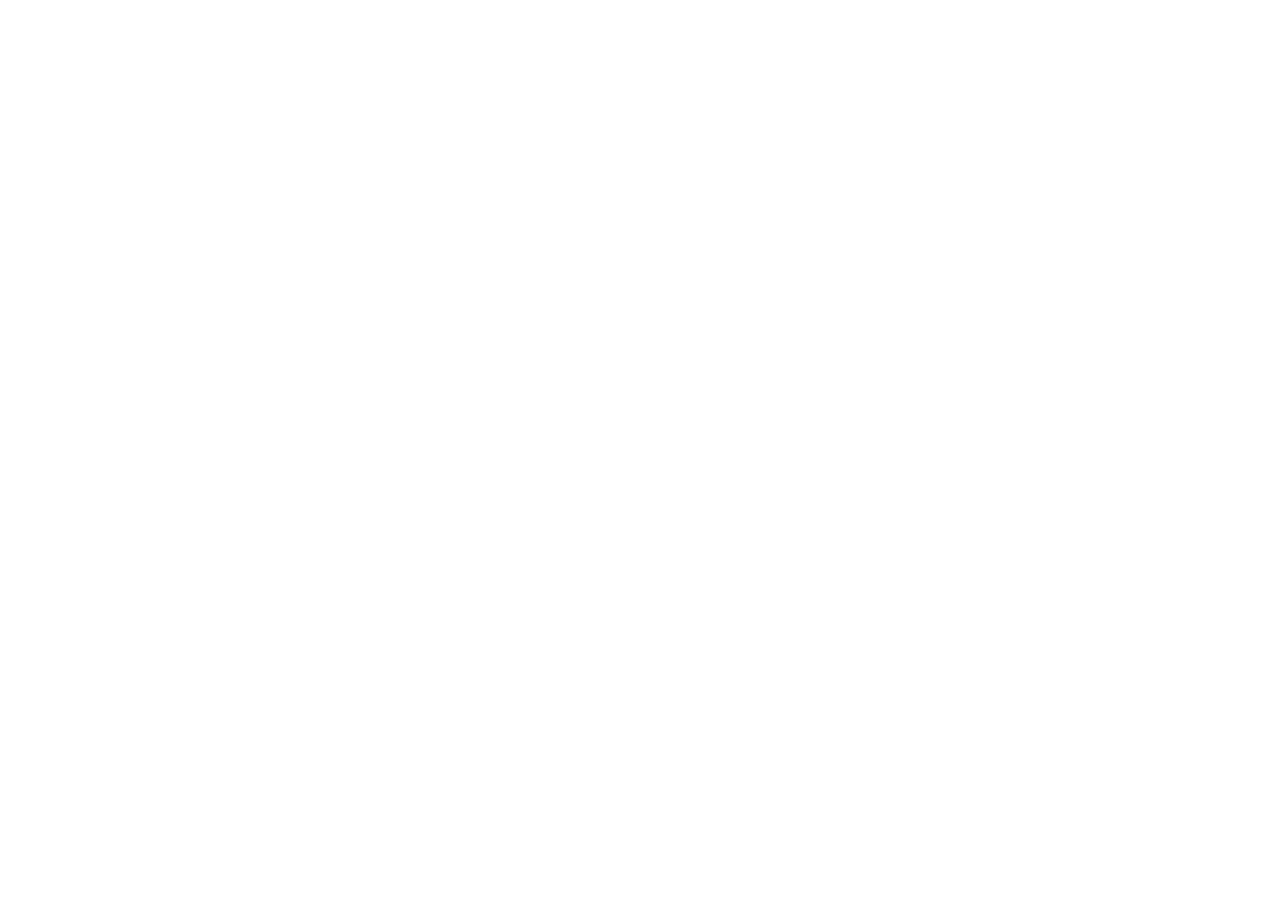
==== commit b6c11948: "Update index.html" ====
--- a/index.html
+++ b/index.html
@@ -1,7 +1,7 @@
 <!DOCTYPE html>
 <html lang="es">
 
-<!--<script languaje="javascript">
+<script languaje="javascript">
 
   var getin = prompt("Pon la contraseña.")
 
@@ -13,7 +13,7 @@
 
   {alert('Contraseña correcta, acepta para ver la entrada')}
 
-</script>-->
+</script>
 
 
 
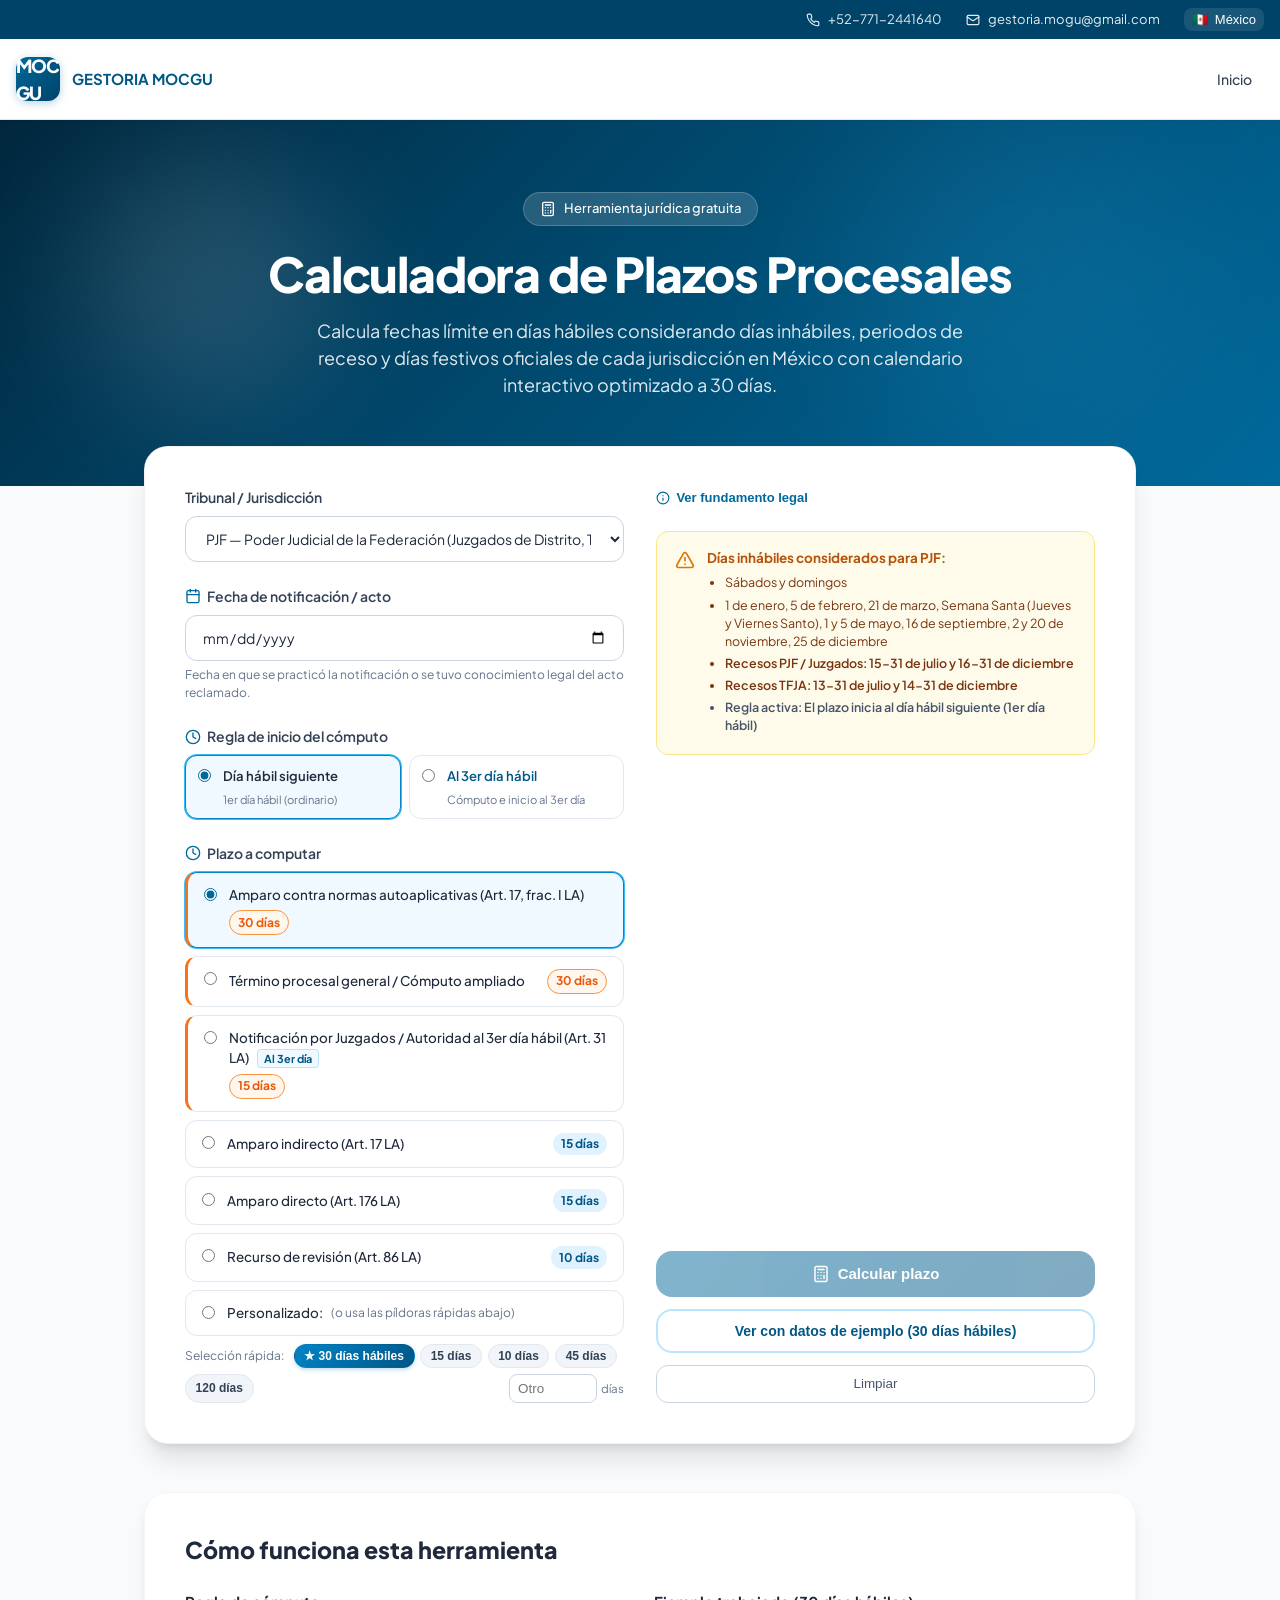
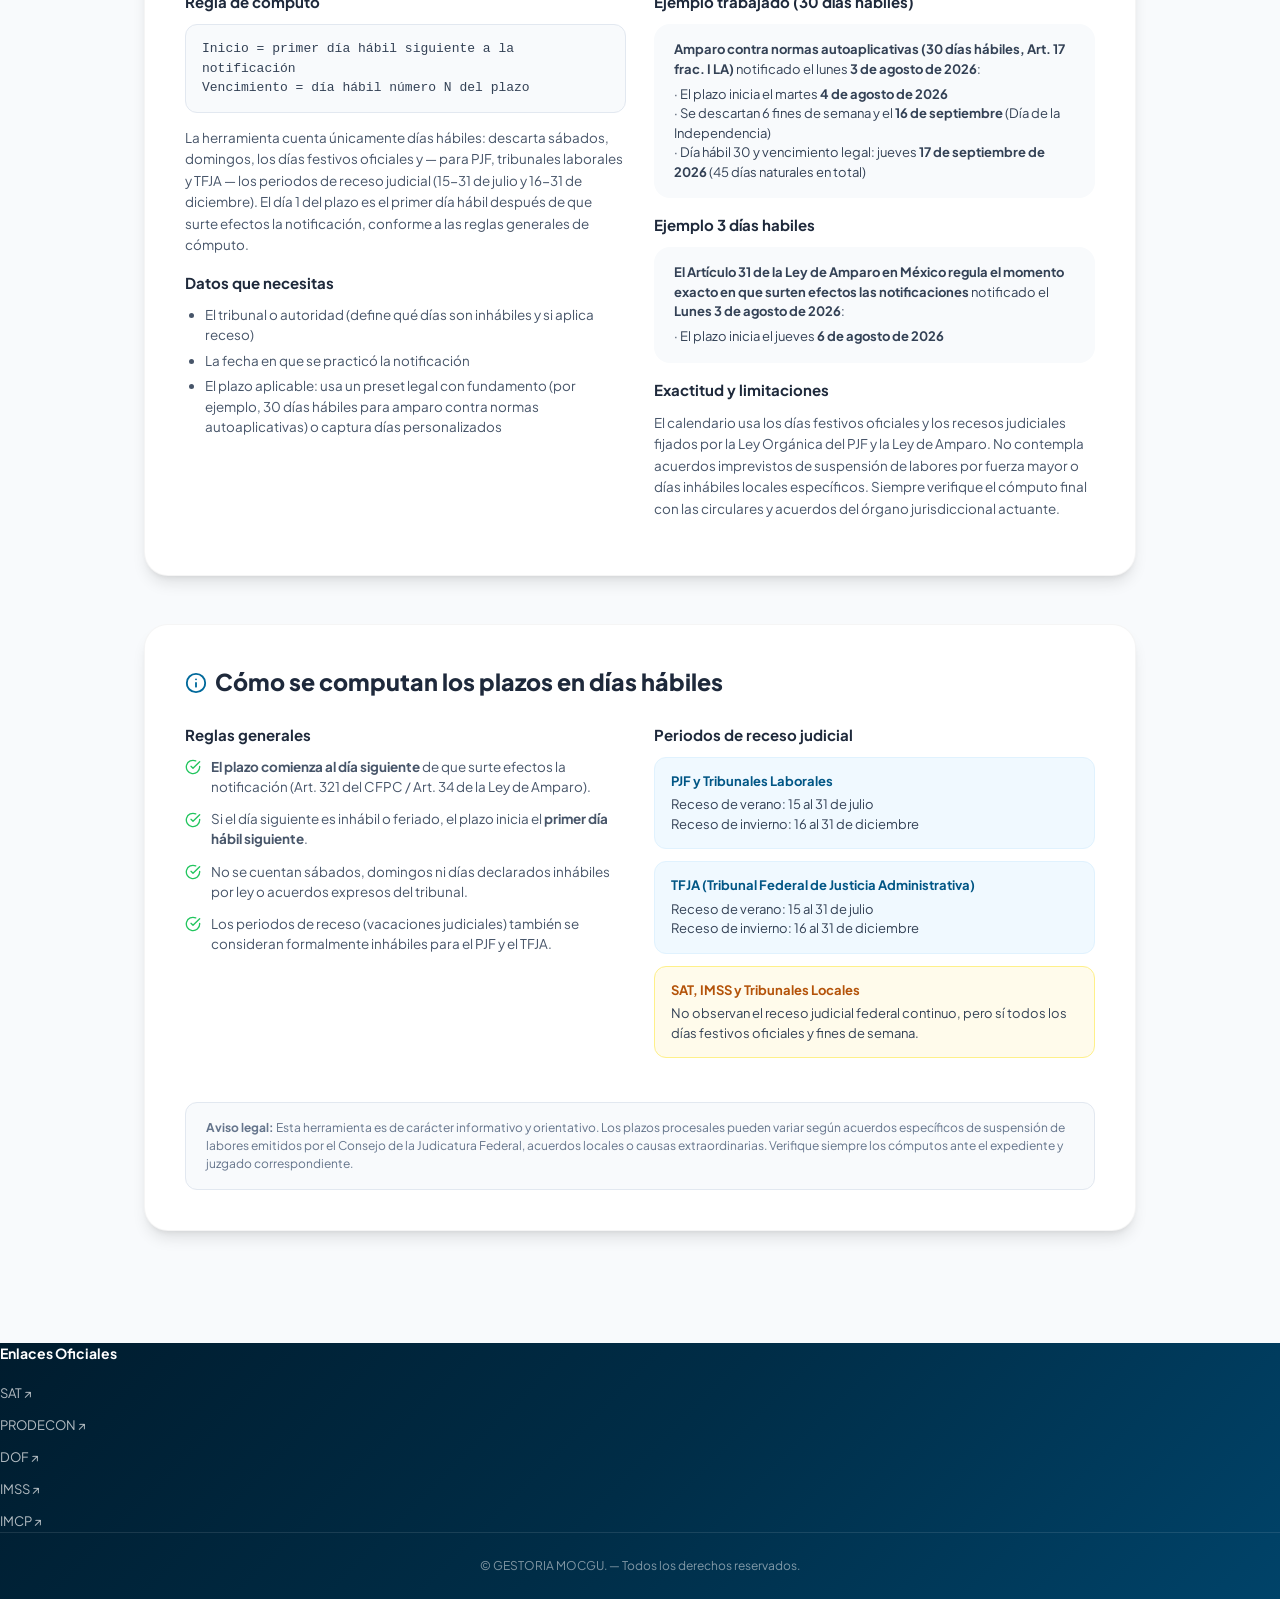
==== commit 76c97feb: "Actualizar index.html" ====
--- a/index.html
+++ b/index.html
@@ -1,7 +1,7 @@
 <!DOCTYPE html>
 <html lang="es">
 
-<script languaje="javascript">
+<!--<script languaje="javascript">
 
   var getin = prompt("Pon la contraseña.")
 
@@ -13,7 +13,7 @@
 
   {alert('Contraseña correcta, acepta para ver la entrada')}
 
-</script>
+</script> -->
 
 
 
